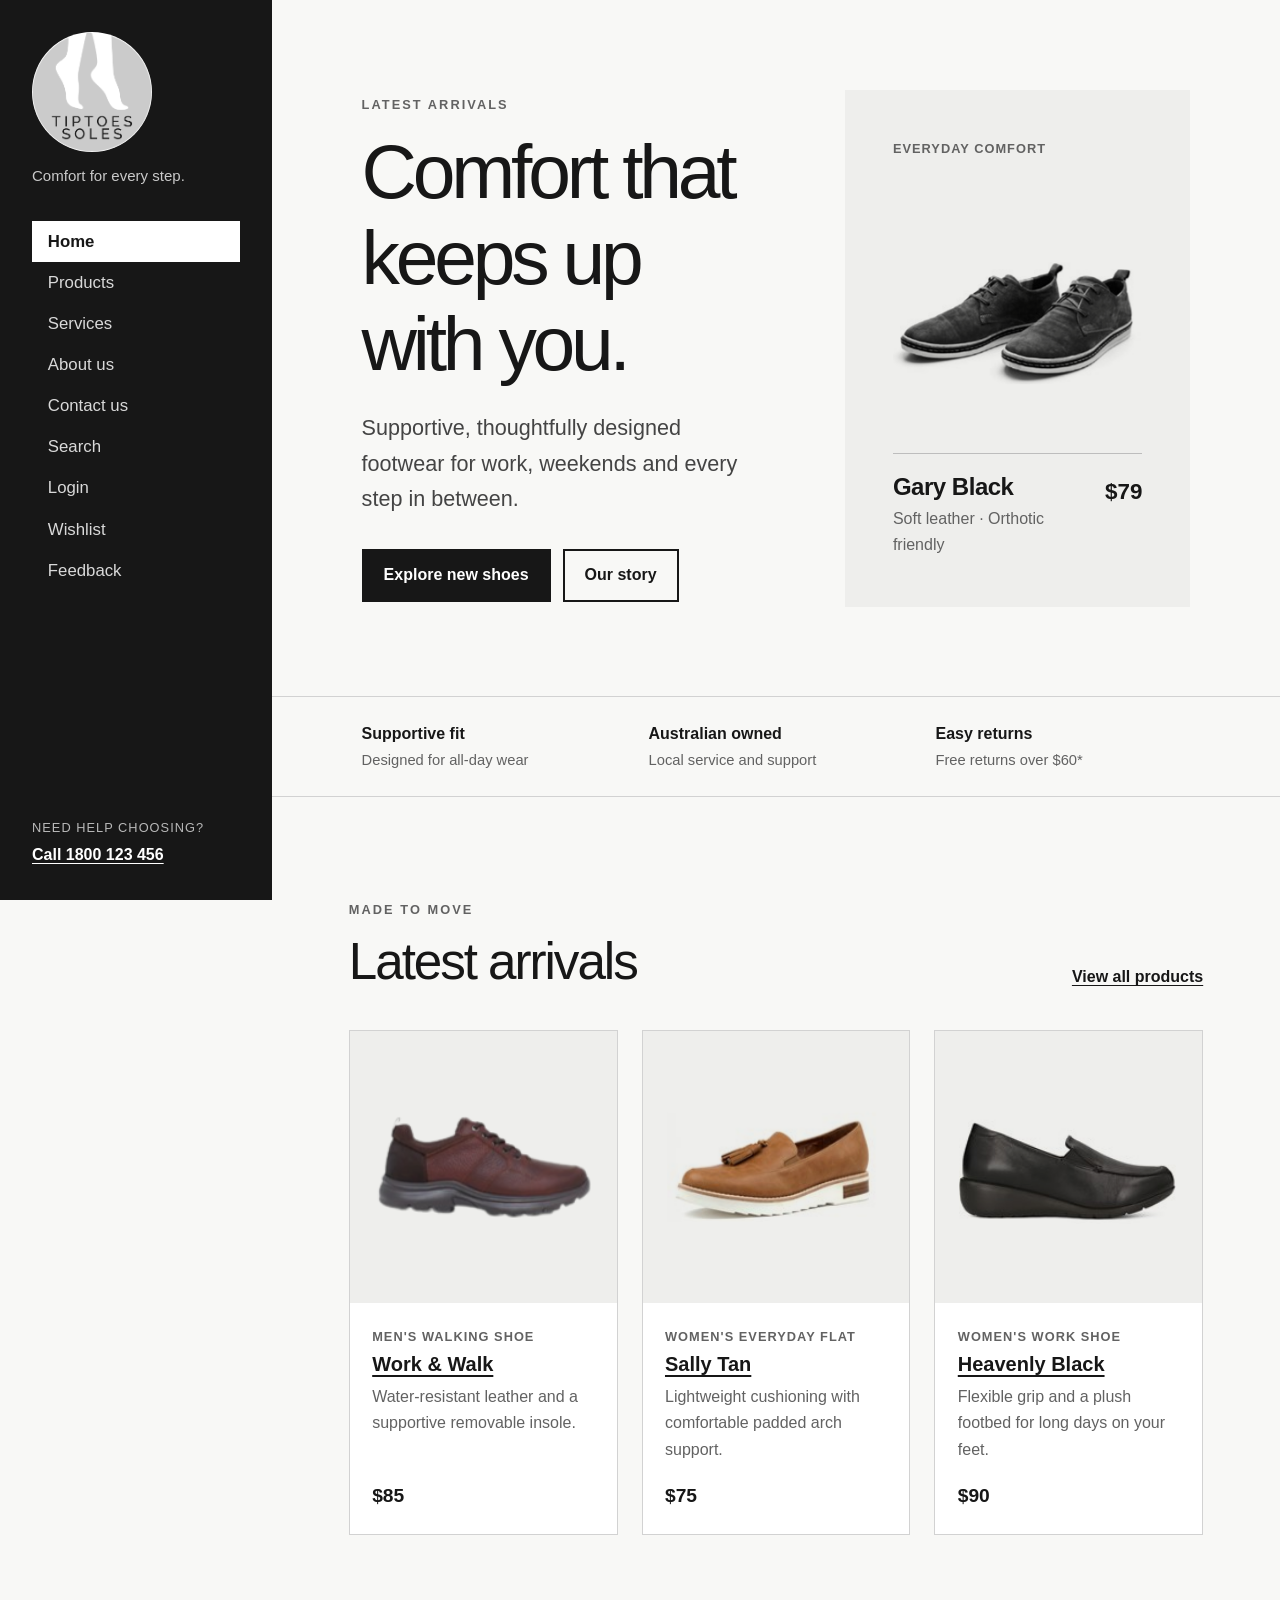
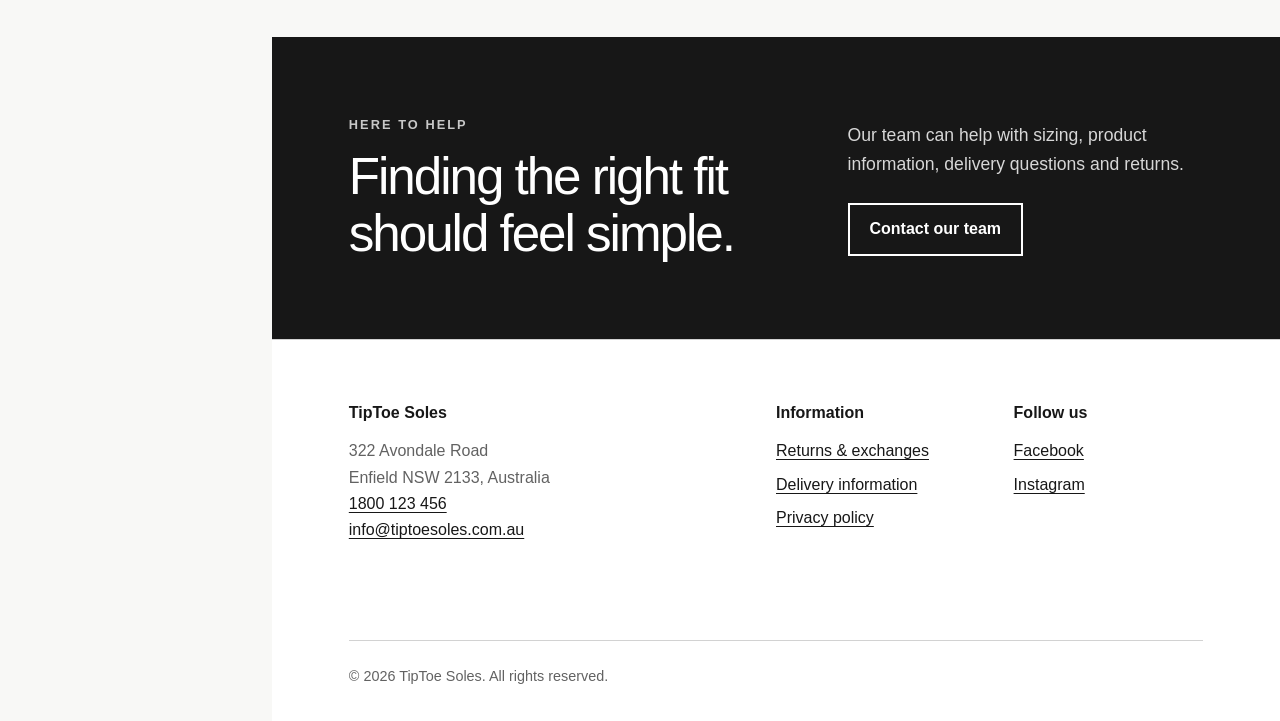
==== index.html @ 73b61283 "first commit" ====
<!doctype html>
<html lang="en-AU">
<head>
  <meta charset="utf-8">
  <meta name="viewport" content="width=device-width, initial-scale=1">
  <meta name="description" content="TipToe Soles provides comfortable, affordable footwear for everyday life.">
  <title>Comfortable Shoes for Everyday Life | TipToe Soles</title>
  <link rel="stylesheet" href="styles.css">
</head>
<body>
  <a class="skip-link" href="#main-content">Skip to main content</a>

  <div class="site-shell">
    <header class="site-header">
      <a class="brand" href="index.html" aria-label="TipToe Soles home">
        <img src="images/TipToe Soles_Logo_colour.png" alt="TipToe Soles">
      </a>
      <p class="brand-line">Comfort for every step.</p>

      <nav class="site-nav" aria-label="Main navigation">
        <ul>
          <li><a class="current-page" href="index.html" aria-current="page">Home</a></li>
          <li><a href="products.html">Products</a></li>
          <li><a href="#services">Services</a></li>
          <li><a href="about.html">About us</a></li>
          <li><a href="contact.html">Contact us</a></li>
          <li><a href="search.html">Search</a></li>
          <li><a href="login.html">Login</a></li>
          <li><a href="wishlist.html">Wishlist</a></li>
          <li><a href="feedback.html">Feedback</a></li>
        </ul>
      </nav>

      <p class="header-help">Need help choosing?</p>
      <a class="text-link light-link" href="tel:1800123456">Call 1800 123 456</a>
    </header>

    <div class="page-column">
      <main id="main-content">
        <section class="hero" aria-labelledby="home-heading">
          <div class="hero-copy">
            <p class="eyebrow">Latest arrivals</p>
            <h1 id="home-heading">Comfort that keeps up with you.</h1>
            <p class="hero-intro">Supportive, thoughtfully designed footwear for work, weekends and every step in between.</p>
            <div class="button-row">
              <a class="button button-primary" href="#latest-arrivals">Explore new shoes</a>
              <a class="button button-secondary" href="about.html">Our story</a>
            </div>
          </div>

          <div class="hero-product" aria-label="Featured Gary Black comfort shoe">
            <p class="product-label">Everyday comfort</p>
            <img src="images/Gary Black.jpg" alt="Pair of Gary Black leather comfort shoes">
            <div class="featured-details">
              <div>
                <h2>Gary Black</h2>
                <p>Soft leather · Orthotic friendly</p>
              </div>
              <p class="price">$79</p>
            </div>
          </div>
        </section>

        <section class="benefits" aria-label="Shopping benefits">
          <p><strong>Supportive fit</strong><span>Designed for all-day wear</span></p>
          <p><strong>Australian owned</strong><span>Local service and support</span></p>
          <p><strong>Easy returns</strong><span>Free returns over $60*</span></p>
        </section>

        <section class="section" id="latest-arrivals" aria-labelledby="arrivals-heading">
          <div class="section-heading">
            <div>
              <p class="eyebrow">Made to move</p>
              <h2 id="arrivals-heading">Latest arrivals</h2>
            </div>
            <a class="text-link" href="products.html">View all products</a>
          </div>

          <div class="product-grid">
            <article class="product-card">
              <a href="products.html" aria-label="View Work and Walk Chestnut shoe">
                <img src="images/Work and Walk Chesnut.png" alt="Work and Walk Chestnut leather walking shoe">
              </a>
              <div class="product-card-content">
                <p class="product-type">Men's walking shoe</p>
                <h3><a href="products.html">Work &amp; Walk</a></h3>
                <p>Water-resistant leather and a supportive removable insole.</p>
                <p class="card-price">$85</p>
              </div>
            </article>

            <article class="product-card">
              <a href="products.html" aria-label="View Sally Tan shoe">
                <img src="images/Sally Tan.jpg" alt="Sally Tan lightweight leather flat shoe">
              </a>
              <div class="product-card-content">
                <p class="product-type">Women's everyday flat</p>
                <h3><a href="products.html">Sally Tan</a></h3>
                <p>Lightweight cushioning with comfortable padded arch support.</p>
                <p class="card-price">$75</p>
              </div>
            </article>

            <article class="product-card">
              <a href="products.html" aria-label="View Heavenly Black shoe">
                <img src="images/Heavenly Black.jpg" alt="Heavenly Black leather work shoe">
              </a>
              <div class="product-card-content">
                <p class="product-type">Women's work shoe</p>
                <h3><a href="products.html">Heavenly Black</a></h3>
                <p>Flexible grip and a plush footbed for long days on your feet.</p>
                <p class="card-price">$90</p>
              </div>
            </article>
          </div>
        </section>

        <section class="service-panel" id="services" aria-labelledby="services-heading">
          <div>
            <p class="eyebrow">Here to help</p>
            <h2 id="services-heading">Finding the right fit should feel simple.</h2>
          </div>
          <div>
            <p>Our team can help with sizing, product information, delivery questions and returns.</p>
            <a class="button button-tertiary" href="contact.html">Contact our team</a>
          </div>
        </section>
      </main>

      <footer class="site-footer">
        <div>
          <h2>TipToe Soles</h2>
          <address>322 Avondale Road<br>Enfield NSW 2133, Australia</address>
          <p><a href="tel:1800123456">1800 123 456</a><br><a href="mailto:info@tiptoesoles.com.au">info@tiptoesoles.com.au</a></p>
        </div>
        <div>
          <h2>Information</h2>
          <ul>
            <li><a href="returns.html">Returns &amp; exchanges</a></li>
            <li><a href="delivery.html">Delivery information</a></li>
            <li><a href="privacy.html">Privacy policy</a></li>
          </ul>
        </div>
        <div>
          <h2>Follow us</h2>
          <ul>
            <li><a href="https://www.facebook.com/">Facebook</a></li>
            <li><a href="https://www.instagram.com/">Instagram</a></li>
          </ul>
        </div>
        <p class="copyright">&copy; 2026 TipToe Soles. All rights reserved.</p>
      </footer>
    </div>
  </div>
</body>
</html>
---- styles.css ----
:root {
  --ink: #171717;
  --charcoal: #252525;
  --mid-grey: #626262;
  --line: #d2d2d2;
  --mist: #eeeeec;
  --soft-white: #f8f8f6;
  --white: #ffffff;
  --content-width: 1180px;
}

* {
  box-sizing: border-box;
}

html {
  scroll-behavior: smooth;
}

body {
  margin: 0;
  background: var(--soft-white);
  color: var(--ink);
  font-family: Arial, Helvetica, sans-serif;
  font-size: 1rem;
  line-height: 1.65;
}

img {
  display: block;
  max-width: 100%;
}

a {
  color: var(--ink);
  text-decoration-thickness: 0.08em;
  text-underline-offset: 0.18em;
}

a:visited {
  color: #484848;
}

a:hover {
  color: #000000;
  text-decoration-thickness: 0.14em;
}

a:focus-visible,
button:focus-visible,
input:focus-visible,
select:focus-visible,
textarea:focus-visible {
  outline: 3px solid #000000;
  outline-offset: 4px;
}

h1,
h2,
h3,
p {
  margin-top: 0;
}

h1,
h2,
h3 {
  line-height: 1.12;
}

h1 {
  max-width: 13ch;
  margin-bottom: 1.5rem;
  font-size: clamp(2.8rem, 6vw, 6rem);
  font-weight: 500;
  letter-spacing: -0.055em;
}

h2 {
  margin-bottom: 1.25rem;
  font-size: clamp(2rem, 4vw, 3.6rem);
  font-weight: 500;
  letter-spacing: -0.04em;
}

h3 {
  font-size: 1.25rem;
}

address {
  font-style: normal;
}

.skip-link {
  position: fixed;
  z-index: 20;
  top: 0.75rem;
  left: 0.75rem;
  padding: 0.7rem 1rem;
  transform: translateY(-160%);
  background: var(--white);
  color: var(--ink);
  font-weight: 700;
}

.skip-link:focus {
  transform: translateY(0);
}

.site-shell {
  display: grid;
  grid-template-columns: 17rem minmax(0, 1fr);
  min-height: 100vh;
}

.site-header {
  position: sticky;
  top: 0;
  display: flex;
  height: 100vh;
  padding: 2rem;
  flex-direction: column;
  background: var(--ink);
  color: var(--white);
}

.brand {
  display: block;
  width: 7.5rem;
  margin-bottom: 0.75rem;
  background: var(--white);
  border-radius: 50%;
}

.brand img {
  width: 100%;
  height: auto;
  border-radius: 50%;
  filter: grayscale(1) contrast(1.1);
}

.brand-line {
  margin-bottom: 2rem;
  color: #c9c9c9;
  font-size: 0.94rem;
}

.site-nav ul,
.site-footer ul {
  margin: 0;
  padding: 0;
  list-style: none;
}

.site-nav a {
  display: block;
  padding: 0.42rem 0.8rem;
  border-left: 3px solid transparent;
  color: #d9d9d9;
  font-size: 1.05rem;
  text-decoration: none;
}

.site-nav a:visited {
  color: #d9d9d9;
}

.site-nav a:hover,
.site-nav a:focus-visible {
  border-left-color: #8f8f8f;
  background: #333333;
  color: var(--white);
}

.site-nav .current-page,
.site-nav .current-page:visited {
  border-left-color: var(--white);
  background: var(--white);
  color: var(--ink);
  font-weight: 700;
}

.header-help {
  margin-top: auto;
  margin-bottom: 0.2rem;
  color: #b8b8b8;
  font-size: 0.8rem;
  letter-spacing: 0.08em;
  text-transform: uppercase;
}

.light-link,
.light-link:visited {
  color: var(--white);
}

.page-column {
  min-width: 0;
}

.hero {
  display: grid;
  min-height: 75vh;
  padding: clamp(3rem, 7vw, 7rem);
  grid-template-columns: minmax(0, 1fr) minmax(20rem, 0.85fr);
  align-items: center;
  gap: clamp(2.5rem, 6vw, 6rem);
}

.eyebrow {
  margin-bottom: 0.8rem;
  color: var(--mid-grey);
  font-size: 0.8rem;
  font-weight: 700;
  letter-spacing: 0.16em;
  text-transform: uppercase;
}

.hero-intro,
.page-hero > p:last-child {
  max-width: 36rem;
  margin-bottom: 2rem;
  color: #444444;
  font-size: clamp(1.12rem, 2vw, 1.35rem);
}

.button-row {
  display: flex;
  flex-wrap: wrap;
  gap: 0.75rem;
}

.button {
  display: inline-block;
  min-height: 3rem;
  padding: 0.72rem 1.25rem;
  border: 2px solid var(--ink);
  font: inherit;
  font-weight: 700;
  text-decoration: none;
  cursor: pointer;
}

.button:visited {
  color: inherit;
}

.button-primary {
  background: var(--ink);
  color: var(--white);
}

.button-primary:visited,
.button-primary:hover {
  color: var(--white);
}

.button-primary:hover {
  background: #3a3a3a;
}

.button-secondary {
  background: transparent;
  color: var(--ink);
}

.button-secondary:hover {
  background: var(--mist);
}

.button-tertiary {
  background: transparent;
  color: var(--white);
  border: 2px solid var(--white);
}

.button-tertiary:visited {
  color: var(--white);
}

.button-tertiary:hover {
  background: var(--mist);
  color: var(--ink);
}

.button-light {
  border-color: var(--white);
  background: var(--white);
  color: var(--ink);
}

.button-light:visited,
.button-light:hover {
  color: var(--ink);
}

.button-light:hover {
  background: #dfdfdf;
}

.hero-product {
  padding: clamp(1.5rem, 4vw, 3rem);
  background: var(--mist);
}

.hero-product > img {
  width: 100%;
  min-height: 18rem;
  object-fit: contain;
  mix-blend-mode: multiply;
}

.product-label,
.product-type {
  margin-bottom: 0.4rem;
  color: var(--mid-grey);
  font-size: 0.8rem;
  font-weight: 700;
  letter-spacing: 0.08em;
  text-transform: uppercase;
}

.featured-details {
  display: flex;
  padding-top: 1.25rem;
  border-top: 1px solid #bdbdbd;
  justify-content: space-between;
  gap: 1.5rem;
}

.featured-details h2 {
  margin-bottom: 0.3rem;
  font-size: 1.5rem;
  font-weight: 700;
  letter-spacing: -0.02em;
}

.featured-details p {
  margin-bottom: 0;
  color: var(--mid-grey);
}

.featured-details .price {
  color: var(--ink);
  font-size: 1.4rem;
  font-weight: 700;
}

.benefits {
  display: grid;
  padding: 1.5rem clamp(3rem, 7vw, 7rem);
  border-top: 1px solid var(--line);
  border-bottom: 1px solid var(--line);
  grid-template-columns: repeat(3, 1fr);
  gap: 2rem;
}

.benefits p {
  margin-bottom: 0;
}

.benefits strong,
.benefits span {
  display: block;
}

.benefits span {
  color: var(--mid-grey);
  font-size: 0.92rem;
}

.section {
  max-width: var(--content-width);
  margin-inline: auto;
  padding: clamp(4rem, 8vw, 8rem) clamp(2rem, 6vw, 5rem);
}

.section-heading {
  display: flex;
  margin-bottom: 2.5rem;
  align-items: end;
  justify-content: space-between;
  gap: 2rem;
}

.section-heading h2 {
  margin-bottom: 0;
}

.text-link {
  font-weight: 700;
}

.product-grid {
  display: grid;
  grid-template-columns: repeat(3, 1fr);
  gap: 1.5rem;
}

.product-card {
  border: 1px solid var(--line);
  background: var(--white);
}

.product-card > a {
  display: block;
  padding: 1.5rem;
  background: var(--mist);
}

.product-card img {
  width: 100%;
  height: 14rem;
  object-fit: contain;
  mix-blend-mode: multiply;
  transition: transform 180ms ease;
}

.product-card > a:hover img {
  transform: scale(1.03);
}

.product-card-content {
  padding: 1.4rem;
}

.product-card h3 {
  margin-bottom: 0.5rem;
}

.product-card-content > p:not(.product-type):not(.card-price) {
  min-height: 5rem;
  color: var(--mid-grey);
}

.card-price {
  margin-bottom: 0;
  font-size: 1.2rem;
  font-weight: 700;
}

.service-panel,
.contact-band {
  display: grid;
  padding: clamp(3rem, 6vw, 6rem);
  background: var(--ink);
  color: var(--white);
  grid-template-columns: 1.1fr 0.9fr;
  align-items: center;
  gap: 4rem;
}

.service-panel .eyebrow,
.contact-band .eyebrow {
  color: #c8c8c8;
}

.service-panel h2,
.contact-band h2 {
  margin-bottom: 0;
}

.service-panel > div:last-child p {
  margin-bottom: 1.5rem;
  color: #d7d7d7;
  font-size: 1.1rem;
}

.site-footer {
  display: grid;
  padding: 4rem clamp(2rem, 6vw, 5rem) 2rem;
  border-top: 1px solid var(--line);
  background: var(--white);
  grid-template-columns: 2fr 1fr 1fr;
  gap: 3rem;
}

.site-footer h2 {
  margin-bottom: 1rem;
  font-size: 1rem;
  font-weight: 700;
  letter-spacing: 0;
}

.site-footer p,
.site-footer address {
  color: var(--mid-grey);
}

.site-footer li {
  margin-bottom: 0.45rem;
}

.copyright {
  margin-top: 2rem;
  margin-bottom: 0;
  padding-top: 1.5rem;
  border-top: 1px solid var(--line);
  grid-column: 1 / -1;
  font-size: 0.9rem;
}

.page-hero {
  padding: clamp(5rem, 11vw, 10rem) clamp(2rem, 8vw, 8rem);
  border-bottom: 1px solid var(--line);
  background: var(--mist);
}

.page-hero h1 {
  max-width: 14ch;
}

.story-grid {
  display: grid;
  grid-template-columns: 0.8fr 1.2fr;
  gap: clamp(3rem, 8vw, 7rem);
}

.prose {
  max-width: 42rem;
  color: #3f3f3f;
  font-size: 1.12rem;
}

.values-section {
  max-width: none;
  background: var(--white);
}

.values-section > .eyebrow,
.values-section > h2,
.values-grid {
  max-width: calc(var(--content-width) - 10rem);
  margin-inline: auto;
}

.values-grid {
  display: grid;
  margin-top: 3rem;
  grid-template-columns: repeat(3, 1fr);
  gap: 1px;
  background: var(--line);
}

.values-grid article {
  padding: 2rem;
  background: var(--white);
}

.values-grid .number {
  margin-bottom: 3rem;
  color: var(--mid-grey);
  font-size: 0.8rem;
  font-weight: 700;
}

.values-grid article p:last-child {
  margin-bottom: 0;
  color: var(--mid-grey);
}

.about-feature {
  display: grid;
  max-width: var(--content-width);
  margin-inline: auto;
  padding: clamp(4rem, 8vw, 8rem) clamp(2rem, 6vw, 5rem);
  grid-template-columns: 1fr 0.9fr;
  align-items: center;
  gap: clamp(3rem, 7vw, 7rem);
}

.about-image-grid {
  display: grid;
  grid-template-columns: 1fr 1fr;
  gap: 1rem;
}

.about-image-grid img {
  width: 100%;
  height: 22rem;
  padding: 1.5rem;
  background: var(--mist);
  object-fit: contain;
  mix-blend-mode: multiply;
}

.about-image-grid img:last-child {
  margin-top: 3rem;
}

.about-feature > div:last-child > p:not(.eyebrow) {
  margin-bottom: 2rem;
  color: var(--mid-grey);
  font-size: 1.1rem;
}

.contact-band {
  grid-template-columns: 1.2fr 1fr auto;
}

.contact-band address {
  color: #d7d7d7;
}

.contact-hero {
  background: var(--ink);
  color: var(--white);
}

.contact-hero .eyebrow,
.contact-hero > p:last-child {
  color: #c8c8c8;
}

.contact-layout {
  display: grid;
  grid-template-columns: 0.8fr 1.2fr;
  gap: clamp(3rem, 8vw, 7rem);
}

.contact-details > p:not(.eyebrow) {
  color: var(--mid-grey);
}

.contact-details dl {
  margin: 2.5rem 0;
}

.contact-details dl div {
  padding: 1.1rem 0;
  border-top: 1px solid var(--line);
}

.contact-details dl div:last-child {
  border-bottom: 1px solid var(--line);
}

.contact-details dt {
  color: var(--mid-grey);
  font-size: 0.8rem;
  font-weight: 700;
  letter-spacing: 0.08em;
  text-transform: uppercase;
}

.contact-details dd {
  margin-left: 0;
  font-size: 1.05rem;
}

.policy-help {
  padding: 1.5rem;
  background: var(--mist);
}

.policy-help p {
  color: var(--mid-grey);
}

.contact-form fieldset {
  margin: 0;
  padding: 2rem;
  border: 1px solid var(--line);
  background: var(--white);
}

.contact-form legend {
  padding: 0 0.5rem;
  font-size: 1.5rem;
  font-weight: 700;
}

.form-note {
  color: var(--mid-grey);
  font-size: 0.9rem;
}

.form-row {
  display: grid;
  grid-template-columns: 1fr 1fr;
  gap: 1rem;
}

.contact-form label {
  display: block;
  margin-top: 1rem;
  margin-bottom: 0.35rem;
  font-weight: 700;
}

.contact-form input,
.contact-form select,
.contact-form textarea {
  width: 100%;
  min-height: 3rem;
  padding: 0.65rem 0.75rem;
  border: 1px solid #777777;
  border-radius: 0;
  background: var(--white);
  color: var(--ink);
  font: inherit;
}

.contact-form textarea {
  resize: vertical;
}

.contact-form .button {
  margin-top: 1.5rem;
}

/* Shared navigation controls */

.header-top {
  display: block;
}

.menu-toggle {
  display: none;
}

.nav-count {
  display: inline-grid;
  min-width: 1.45rem;
  min-height: 1.45rem;
  margin-left: 0.25rem;
  padding-inline: 0.35rem;
  border: 1px solid #676767;
  border-radius: 999px;
  place-items: center;
  font-size: 0.72rem;
  line-height: 1;
}

.current-page .nav-count {
  border-color: #a9a9a9;
}

.sr-only {
  position: absolute;
  width: 1px;
  height: 1px;
  padding: 0;
  margin: -1px;
  overflow: hidden;
  clip: rect(0, 0, 0, 0);
  white-space: nowrap;
  border: 0;
}

/* Product catalogue and search */

.catalogue-toolbar,
.search-panel {
  display: grid;
  margin-bottom: 2rem;
  padding: 1.5rem;
  border: 1px solid var(--line);
  background: var(--mist);
  grid-template-columns: minmax(15rem, 1fr) minmax(11rem, 0.45fr) auto;
  align-items: end;
  gap: 1rem;
}

.field-group label {
  display: block;
  margin-bottom: 0.4rem;
  font-size: 0.9rem;
  font-weight: 700;
}

.field-group input,
.field-group select {
  width: 100%;
  min-height: 3.15rem;
  padding: 0.65rem 0.8rem;
  border: 1px solid #707070;
  border-radius: 0;
  background: var(--white);
  color: var(--ink);
  font: inherit;
}

.results-count {
  min-width: 5.5rem;
  margin-bottom: 0.72rem;
  color: var(--mid-grey);
  font-size: 0.9rem;
  font-weight: 700;
  text-align: right;
}

.catalogue-grid,
.wishlist-grid {
  display: grid;
  grid-template-columns: repeat(2, minmax(0, 1fr));
  gap: 1.5rem;
}

.catalogue-card {
  display: flex;
  min-width: 0;
  border: 1px solid var(--line);
  background: var(--white);
  flex-direction: column;
  scroll-margin-top: 2rem;
}

.catalogue-card:target {
  outline: 3px solid var(--ink);
  outline-offset: 4px;
}

.product-image-link {
  display: block;
  padding: 1.75rem;
  background: var(--mist);
}

.product-image-link img {
  width: 100%;
  height: 17rem;
  object-fit: contain;
  mix-blend-mode: multiply;
  transition: transform 180ms ease;
}

.product-image-link:hover img {
  transform: scale(1.025);
}

.catalogue-card-content {
  display: flex;
  height: 100%;
  padding: 1.6rem;
  flex-direction: column;
}

.catalogue-card-content h2 {
  margin-bottom: 0.65rem;
  font-size: 1.75rem;
  font-weight: 700;
  letter-spacing: -0.025em;
}

.catalogue-card-content > p:not(.product-type):not(.card-price) {
  color: var(--mid-grey);
}

.size-list {
  margin: auto 0 1.25rem;
  padding: 1rem 0 0;
  border-top: 1px solid var(--line);
  color: var(--mid-grey);
  list-style: none;
  font-size: 0.9rem;
}

.size-list li + li {
  margin-top: 0.2rem;
}

.product-card-actions {
  margin-top: 1rem;
}

.wishlist-button,
.text-button,
.password-toggle {
  border: 0;
  background: none;
  color: var(--ink);
  font: inherit;
  font-weight: 700;
  text-decoration: underline;
  text-decoration-thickness: 0.08em;
  text-underline-offset: 0.2em;
  cursor: pointer;
}

.wishlist-button {
  width: 100%;
  min-height: 3rem;
  padding: 0.65rem 1rem;
  border: 2px solid var(--ink);
  text-decoration: none;
}

.wishlist-button:hover {
  background: var(--mist);
}

.wishlist-button.is-selected {
  background: var(--ink);
  color: var(--white);
}

.wishlist-button.is-selected:hover {
  background: #3a3a3a;
}

.text-button {
  margin-top: 0.9rem;
  padding: 0;
  text-align: left;
}

/* Services */

.service-grid {
  display: grid;
  margin-top: 3rem;
  border-top: 1px solid var(--line);
  border-left: 1px solid var(--line);
  grid-template-columns: repeat(2, minmax(0, 1fr));
}

.service-card {
  min-height: 19rem;
  padding: 2rem;
  border-right: 1px solid var(--line);
  border-bottom: 1px solid var(--line);
  background: var(--white);
}

.service-card .number {
  margin-bottom: 3.5rem;
  color: var(--mid-grey);
  font-size: 0.8rem;
  font-weight: 700;
}

.service-card p:last-child {
  margin-bottom: 0;
  color: var(--mid-grey);
}

.contact-band > p {
  margin-bottom: 0;
  color: #d7d7d7;
  font-size: 1.05rem;
}

/* Login and shared forms */

.auth-layout {
  display: grid;
  min-height: 72vh;
  padding: clamp(4rem, 8vw, 8rem) clamp(2rem, 8vw, 8rem);
  background: var(--mist);
  grid-template-columns: 0.85fr 1.15fr;
  align-items: center;
  gap: clamp(3rem, 8vw, 7rem);
}

.auth-copy > p:not(.eyebrow) {
  max-width: 34rem;
  color: var(--mid-grey);
  font-size: 1.08rem;
}

.standard-form {
  width: 100%;
  max-width: 46rem;
  margin-inline: auto;
}

.standard-form fieldset {
  margin: 0;
  padding: clamp(1.4rem, 4vw, 2.25rem);
  border: 1px solid var(--line);
  background: var(--white);
}

.standard-form legend {
  padding: 0 0.5rem;
  font-size: 1.5rem;
  font-weight: 700;
}

.standard-form label {
  display: block;
  margin-top: 1rem;
  margin-bottom: 0.35rem;
  font-weight: 700;
}

.standard-form input:not([type="checkbox"]),
.standard-form select,
.standard-form textarea {
  width: 100%;
  min-height: 3rem;
  padding: 0.65rem 0.75rem;
  border: 1px solid #777777;
  border-radius: 0;
  background: var(--white);
  color: var(--ink);
  font: inherit;
}

.standard-form textarea {
  resize: vertical;
}

.standard-form .button {
  margin-top: 1.5rem;
}

.password-field {
  position: relative;
}

.password-toggle {
  display: block;
  margin-top: 0.5rem;
  padding: 0;
  font-size: 0.9rem;
}

.checkbox-row {
  display: flex;
  margin-top: 1.25rem;
  align-items: flex-start;
  gap: 0.65rem;
}

.checkbox-row input {
  width: 1.15rem;
  height: 1.15rem;
  margin-top: 0.25rem;
  flex: 0 0 auto;
}

.checkbox-row label {
  margin: 0;
  font-weight: 400;
}

.form-status {
  margin-top: 1.25rem;
  margin-bottom: 0;
  padding: 1rem;
  border-left: 4px solid var(--ink);
  background: var(--mist);
}

/* Customer policies */

.policy-layout {
  display: grid;
  width: min(100%, 68rem);
  margin-inline: auto;
  padding: clamp(4rem, 8vw, 7rem) clamp(2rem, 6vw, 5rem);
  grid-template-columns: 15rem minmax(0, 1fr);
  align-items: start;
  gap: clamp(3rem, 7vw, 6rem);
}

.policy-nav {
  position: sticky;
  top: 2rem;
  padding: 1.4rem;
  border: 1px solid var(--line);
  background: var(--white);
}

.policy-nav h2 {
  margin-bottom: 1rem;
  font-size: 1rem;
  font-weight: 700;
  letter-spacing: 0;
}

.policy-nav ul {
  margin: 0;
  padding: 0;
  list-style: none;
}

.policy-nav li + li {
  margin-top: 0.5rem;
}

.policy-nav a {
  display: block;
  padding: 0.55rem 0.7rem;
  border-left: 3px solid transparent;
  color: var(--mid-grey);
  text-decoration: none;
}

.policy-nav a:hover,
.policy-nav a[aria-current="page"] {
  border-left-color: var(--ink);
  background: var(--mist);
  color: var(--ink);
}

.policy-nav a[aria-current="page"] {
  font-weight: 700;
}

.policy-copy {
  color: #3f3f3f;
  font-size: 1.07rem;
}

.policy-copy h2 {
  margin-top: 3rem;
  margin-bottom: 1rem;
  padding-top: 2rem;
  border-top: 1px solid var(--line);
  color: var(--ink);
  font-size: 1.75rem;
  font-weight: 700;
  letter-spacing: -0.025em;
}

.policy-copy h2:first-child {
  margin-top: 0;
  padding-top: 0;
  border-top: 0;
}

.policy-copy li + li {
  margin-top: 0.55rem;
}

.policy-note {
  margin: 2rem 0;
  padding: 1.25rem 1.5rem;
  border-left: 4px solid var(--ink);
  background: var(--mist);
}

/* Wishlist */

.empty-state {
  max-width: 42rem;
  margin-inline: auto;
  padding: clamp(2rem, 7vw, 5rem);
  border: 1px solid var(--line);
  background: var(--white);
  text-align: center;
}

.empty-state h2 {
  font-size: clamp(2rem, 5vw, 3.2rem);
}

.empty-state p {
  margin-bottom: 1.75rem;
  color: var(--mid-grey);
}

@media (max-width: 980px) {
  .site-shell {
    display: block;
  }

  .site-header {
    position: sticky;
    z-index: 10;
    display: block;
    height: auto;
    padding: 0.8rem 1rem;
    border-bottom: 1px solid #3d3d3d;
    box-shadow: 0 0.35rem 1.25rem rgb(0 0 0 / 18%);
  }

  .header-top {
    display: grid;
    grid-template-columns: auto 1fr auto;
    align-items: center;
    gap: 0.85rem;
  }

  .brand {
    width: 3.7rem;
    margin-bottom: 0;
  }

  .brand-line {
    margin-bottom: 0;
  }

  .js .menu-toggle {
    position: relative;
    display: grid;
    width: 3rem;
    height: 3rem;
    padding: 0;
    border: 1px solid #6e6e6e;
    background: transparent;
    color: var(--white);
    place-items: center;
    cursor: pointer;
  }

  .menu-icon,
  .menu-icon::before,
  .menu-icon::after {
    display: block;
    width: 1.35rem;
    height: 2px;
    background: currentColor;
    transition: transform 180ms ease, opacity 180ms ease;
  }

  .menu-icon {
    position: relative;
  }

  .menu-icon::before,
  .menu-icon::after {
    position: absolute;
    left: 0;
    content: "";
  }

  .menu-icon::before {
    transform: translateY(-0.42rem);
  }

  .menu-icon::after {
    transform: translateY(0.42rem);
  }

  .menu-open .menu-icon {
    background: transparent;
  }

  .menu-open .menu-icon::before {
    transform: rotate(45deg);
  }

  .menu-open .menu-icon::after {
    transform: rotate(-45deg);
  }

  .site-nav {
    margin-top: 0.75rem;
  }

  .site-nav ul {
    display: grid;
    grid-template-columns: repeat(2, minmax(0, 1fr));
    gap: 0.25rem;
  }

  .js .site-nav {
    max-height: 0;
    margin-top: 0;
    overflow: hidden;
    opacity: 0;
    visibility: hidden;
    transition: max-height 220ms ease, margin 220ms ease, opacity 160ms ease;
  }

  .js .menu-open .site-nav {
    max-height: calc(100vh - 5.5rem);
    margin-top: 0.75rem;
    overflow-y: auto;
    opacity: 1;
    visibility: visible;
  }

  .site-nav a {
    padding: 0.65rem 0.8rem;
  }

  .header-help,
  .site-header > .light-link {
    display: none;
  }

  .hero {
    min-height: auto;
    grid-template-columns: 1fr;
  }

  .hero-product {
    max-width: 38rem;
  }

  .product-grid,
  .values-grid {
    grid-template-columns: 1fr 1fr;
  }

  .product-grid article:last-child,
  .values-grid article:last-child {
    grid-column: 1 / -1;
  }

  .contact-band {
    grid-template-columns: 1fr 1fr;
  }

  .contact-band .button {
    justify-self: start;
  }

  .catalogue-toolbar,
  .search-panel {
    grid-template-columns: 1fr 0.55fr;
  }

  .results-count {
    grid-column: 1 / -1;
    margin-bottom: 0;
    text-align: left;
  }

  .auth-layout {
    grid-template-columns: 1fr;
  }

  .auth-copy {
    max-width: 42rem;
  }

  .policy-layout {
    grid-template-columns: 1fr;
  }

  .policy-nav {
    position: static;
  }

  .policy-nav ul {
    display: flex;
    flex-wrap: wrap;
    gap: 0.5rem;
  }

  .policy-nav li + li {
    margin-top: 0;
  }
}

@media (max-width: 700px) {
  h1 {
    font-size: clamp(2.7rem, 14vw, 4.2rem);
  }

  .site-header {
    padding: 0.65rem 0.8rem;
  }

  .brand {
    width: 3.25rem;
  }

  .brand-line {
    font-size: 0.84rem;
  }

  .site-nav ul {
    grid-template-columns: 1fr;
  }

  .site-nav a {
    padding: 0.55rem 0.7rem;
    font-size: 0.95rem;
  }

  .hero,
  .page-hero {
    padding: 3.5rem 1.25rem;
  }

  .hero-product > img {
    min-height: 12rem;
  }

  .benefits,
  .product-grid,
  .values-grid,
  .story-grid,
  .about-feature,
  .contact-band,
  .contact-layout,
  .site-footer,
  .form-row,
  .catalogue-grid,
  .wishlist-grid,
  .service-grid,
  .catalogue-toolbar,
  .search-panel {
    grid-template-columns: 1fr;
  }

  .benefits {
    padding: 1.5rem 1.25rem;
    gap: 1rem;
  }

  .section,
  .about-feature {
    padding: 4rem 1.25rem;
  }

  .section-heading {
    display: block;
  }

  .section-heading .text-link {
    display: inline-block;
    margin-top: 1rem;
  }

  .product-grid article:last-child,
  .values-grid article:last-child {
    grid-column: auto;
  }

  .product-card-content > p:not(.product-type):not(.card-price) {
    min-height: 0;
  }

  .service-panel,
  .contact-band {
    padding: 3.5rem 1.25rem;
    gap: 2rem;
  }

  .about-image-grid img {
    height: 13rem;
    padding: 0.75rem;
  }

  .about-image-grid img:last-child {
    margin-top: 1.5rem;
  }

  .contact-form fieldset {
    padding: 1.25rem;
  }

  .site-footer {
    padding: 3rem 1.25rem 1.5rem;
  }

  .button-row .button {
    width: 100%;
    text-align: center;
  }

  .catalogue-toolbar,
  .search-panel {
    padding: 1.1rem;
  }

  .product-image-link img {
    height: 14rem;
  }

  .service-card {
    min-height: 0;
  }

  .service-card .number {
    margin-bottom: 2rem;
  }

  .auth-layout {
    min-height: 0;
    padding: 4rem 1.25rem;
  }

  .policy-layout {
    padding: 4rem 1.25rem;
    gap: 2rem;
  }

  .policy-nav ul {
    display: block;
  }

  .policy-nav li + li {
    margin-top: 0.35rem;
  }

  .empty-state {
    padding: 2.5rem 1.25rem;
  }
}

@media (prefers-reduced-motion: reduce) {
  html {
    scroll-behavior: auto;
  }

  .product-card img {
    transition: none;
  }

  .menu-icon,
  .menu-icon::before,
  .menu-icon::after,
  .js .site-nav,
  .product-image-link img {
    transition: none;
  }
}
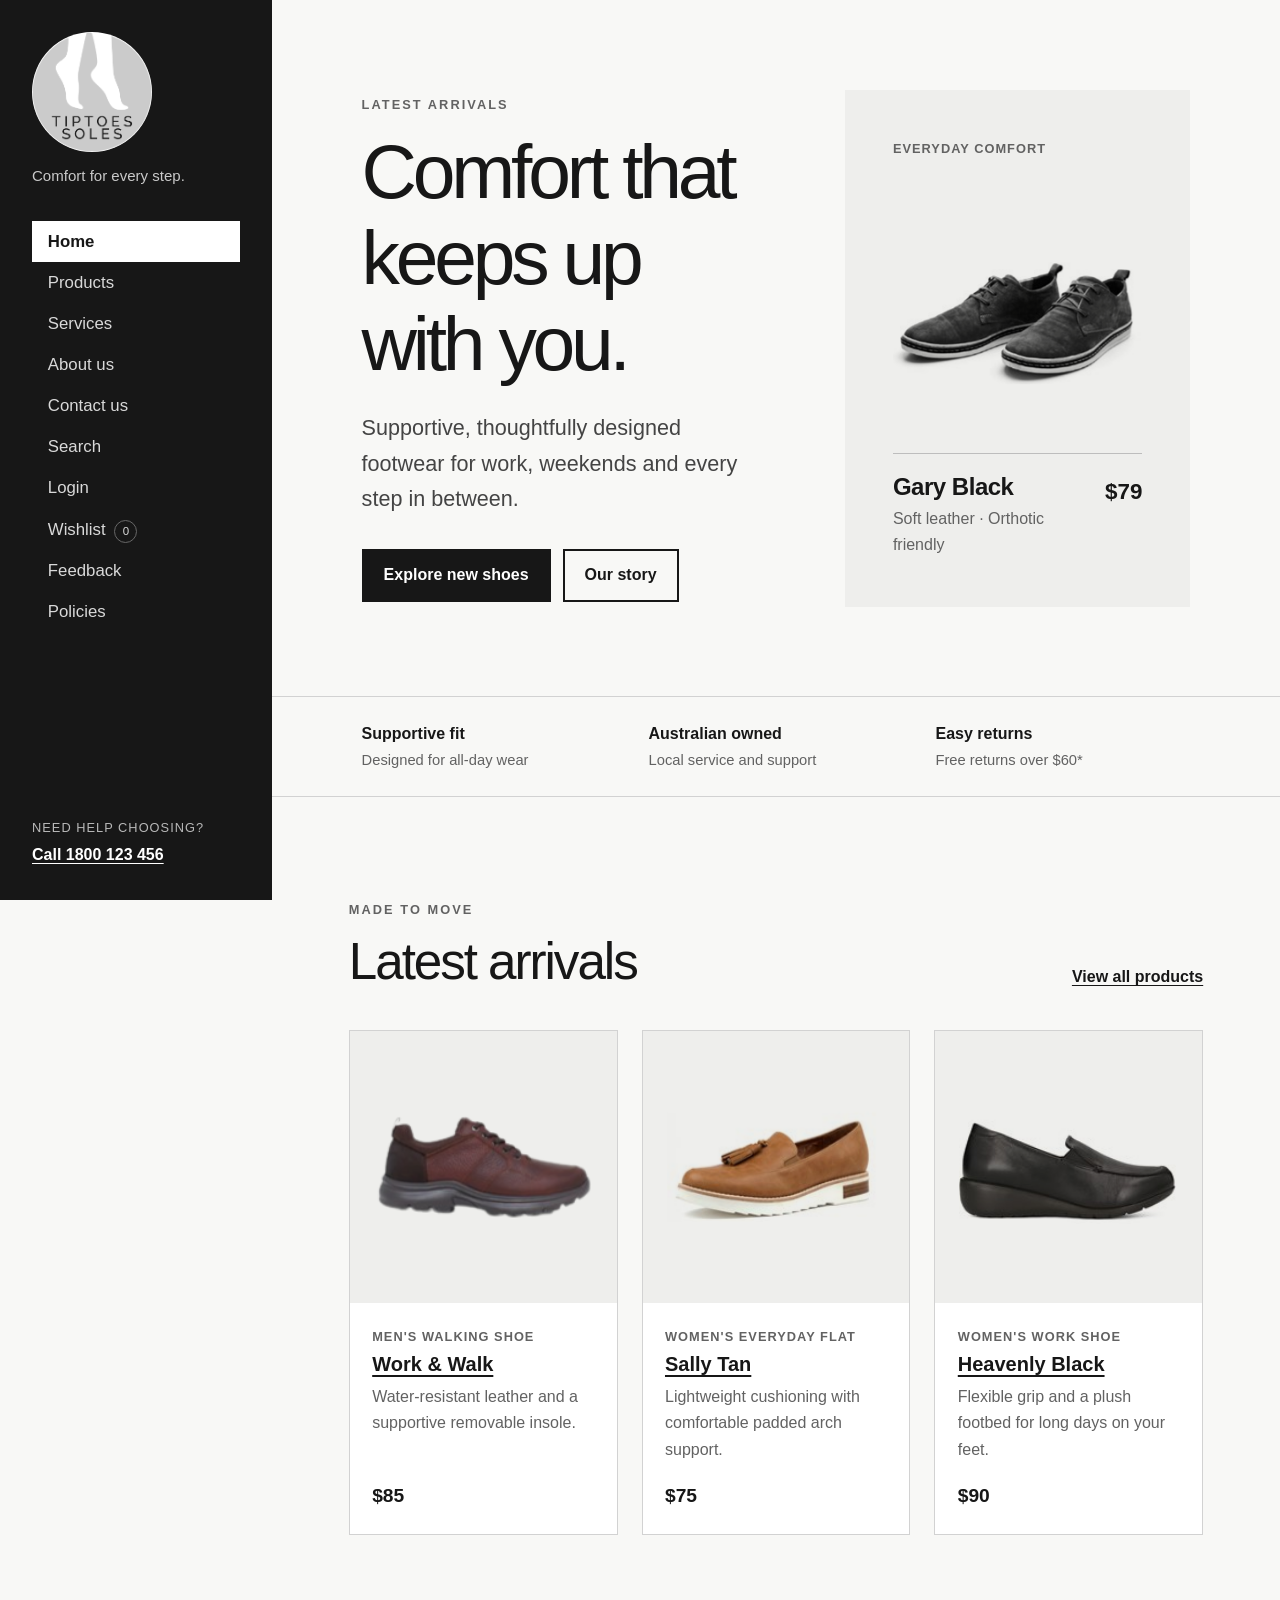
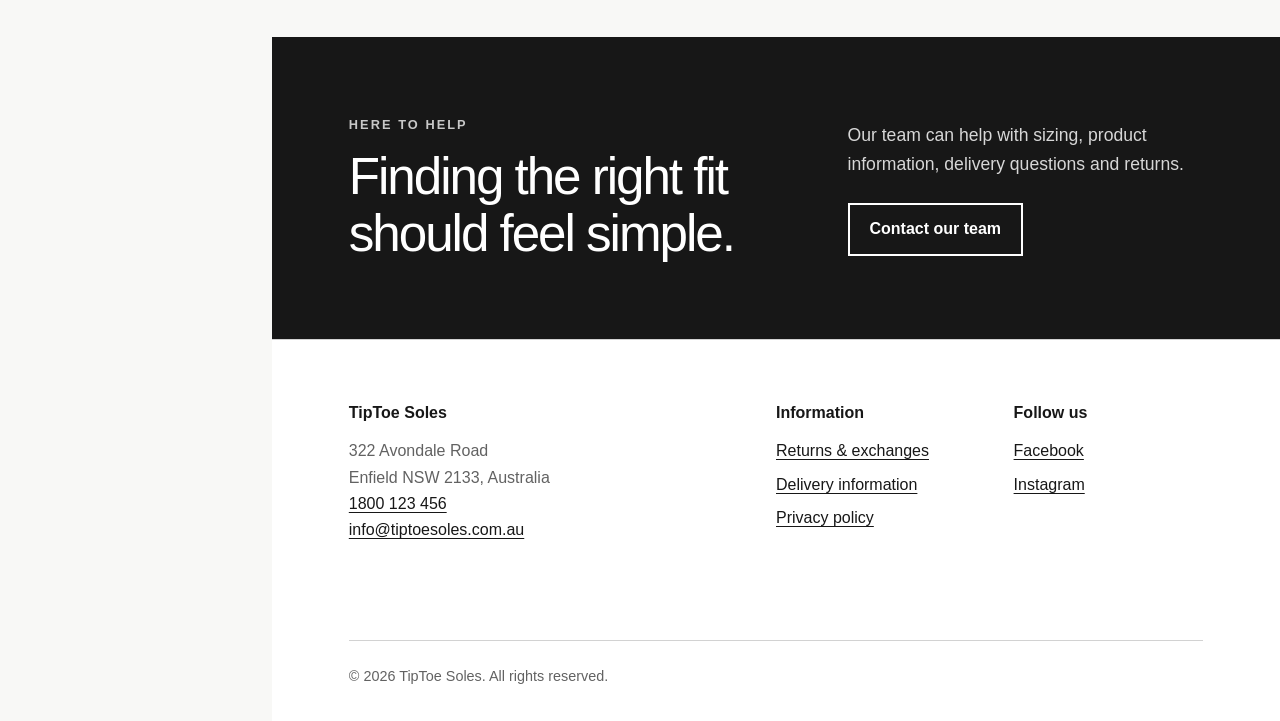
==== commit e2eb4938: "wishlist fix" ====
--- a/index.html
+++ b/index.html
@@ -6,28 +6,35 @@
   <meta name="description" content="TipToe Soles provides comfortable, affordable footwear for everyday life.">
   <title>Comfortable Shoes for Everyday Life | TipToe Soles</title>
   <link rel="stylesheet" href="styles.css">
+  <script src="site.js" defer></script>
 </head>
 <body>
   <a class="skip-link" href="#main-content">Skip to main content</a>
 
   <div class="site-shell">
     <header class="site-header">
-      <a class="brand" href="index.html" aria-label="TipToe Soles home">
-        <img src="images/TipToe Soles_Logo_colour.png" alt="TipToe Soles">
-      </a>
-      <p class="brand-line">Comfort for every step.</p>
+      <div class="header-top">
+        <a class="brand" href="index.html" aria-label="TipToe Soles home">
+          <img src="images/TipToe Soles_Logo_colour.png" alt="TipToe Soles">
+        </a>
+        <p class="brand-line">Comfort for every step.</p>
+        <button class="menu-toggle" type="button" aria-expanded="false" aria-controls="primary-menu" aria-label="Open menu">
+          <span class="menu-icon" aria-hidden="true"></span>
+        </button>
+      </div>
 
-      <nav class="site-nav" aria-label="Main navigation">
+      <nav class="site-nav" id="primary-menu" aria-label="Main navigation">
         <ul>
           <li><a class="current-page" href="index.html" aria-current="page">Home</a></li>
           <li><a href="products.html">Products</a></li>
-          <li><a href="#services">Services</a></li>
+          <li><a href="services.html">Services</a></li>
           <li><a href="about.html">About us</a></li>
           <li><a href="contact.html">Contact us</a></li>
           <li><a href="search.html">Search</a></li>
           <li><a href="login.html">Login</a></li>
-          <li><a href="wishlist.html">Wishlist</a></li>
+          <li><a href="wishlist.html">Wishlist <span class="nav-count" data-wishlist-count>0</span></a></li>
           <li><a href="feedback.html">Feedback</a></li>
+          <li><a href="returns.html">Policies</a></li>
         </ul>
       </nav>
 
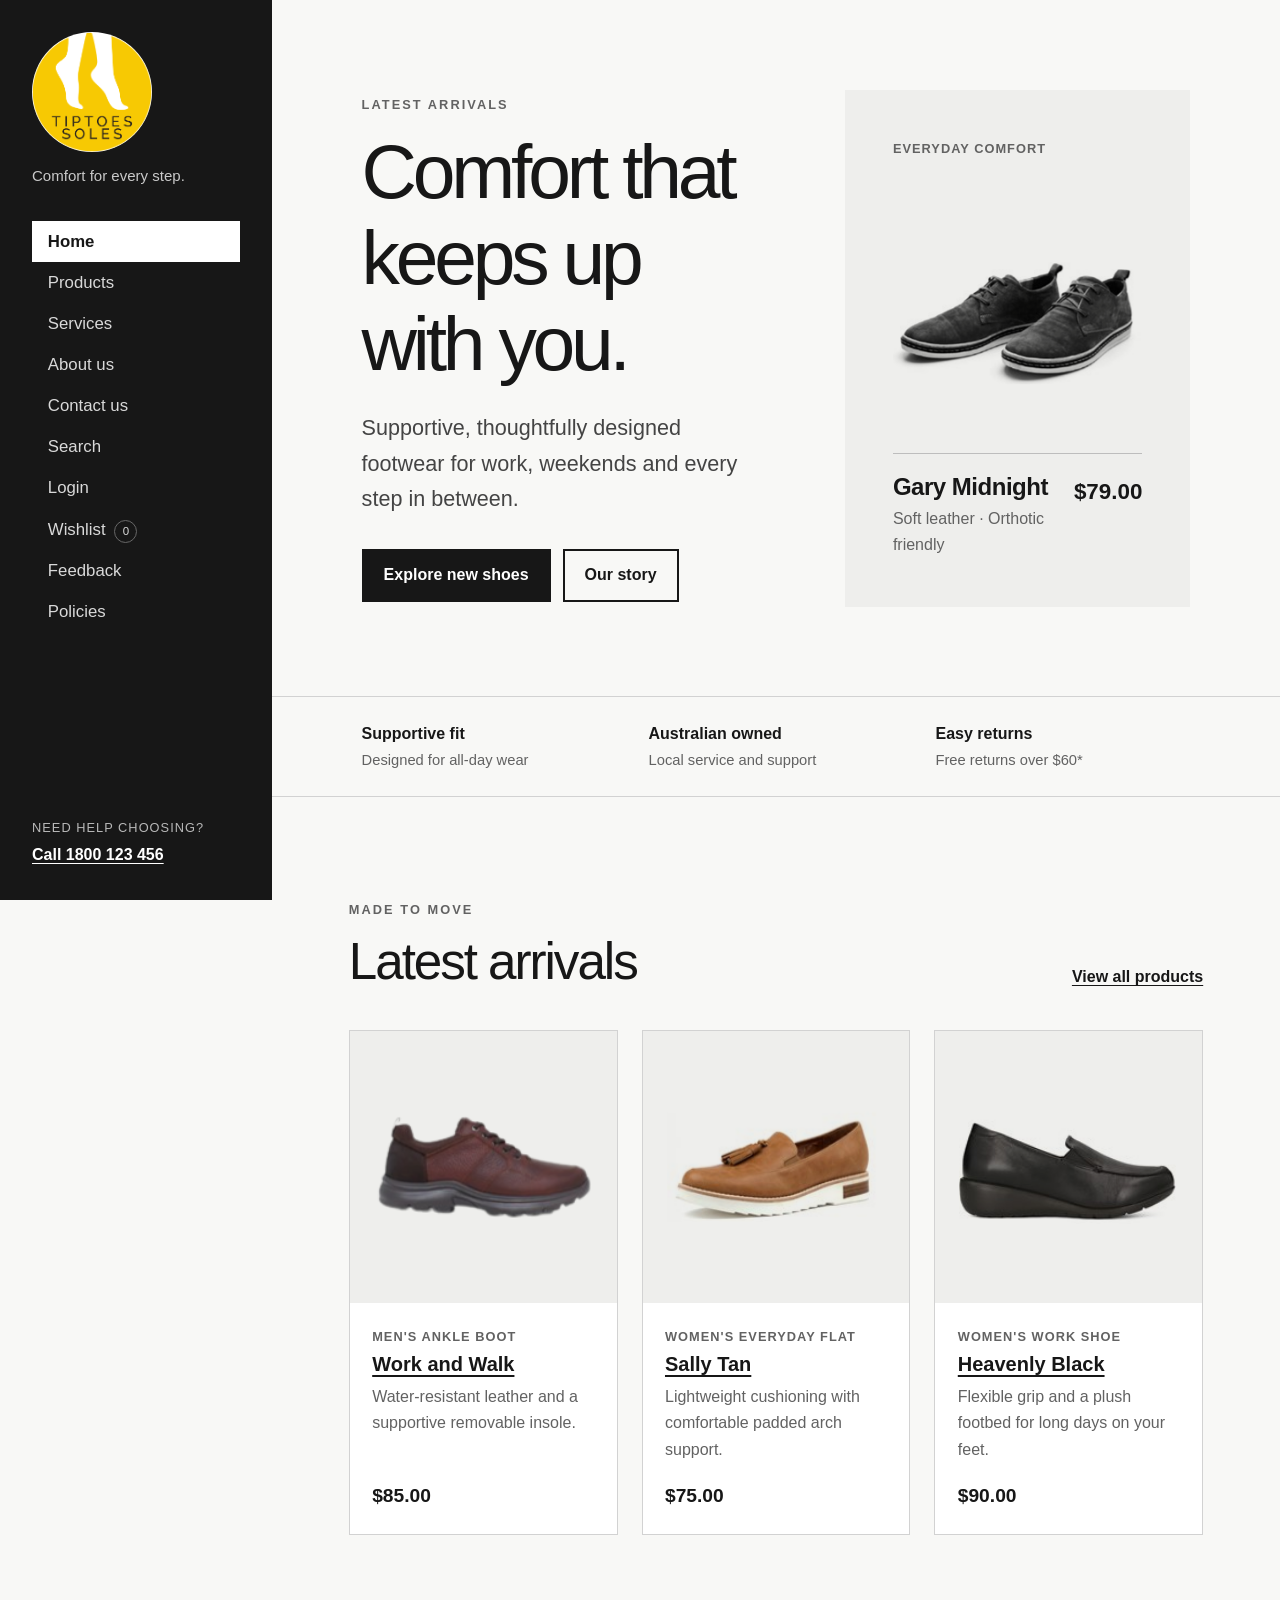
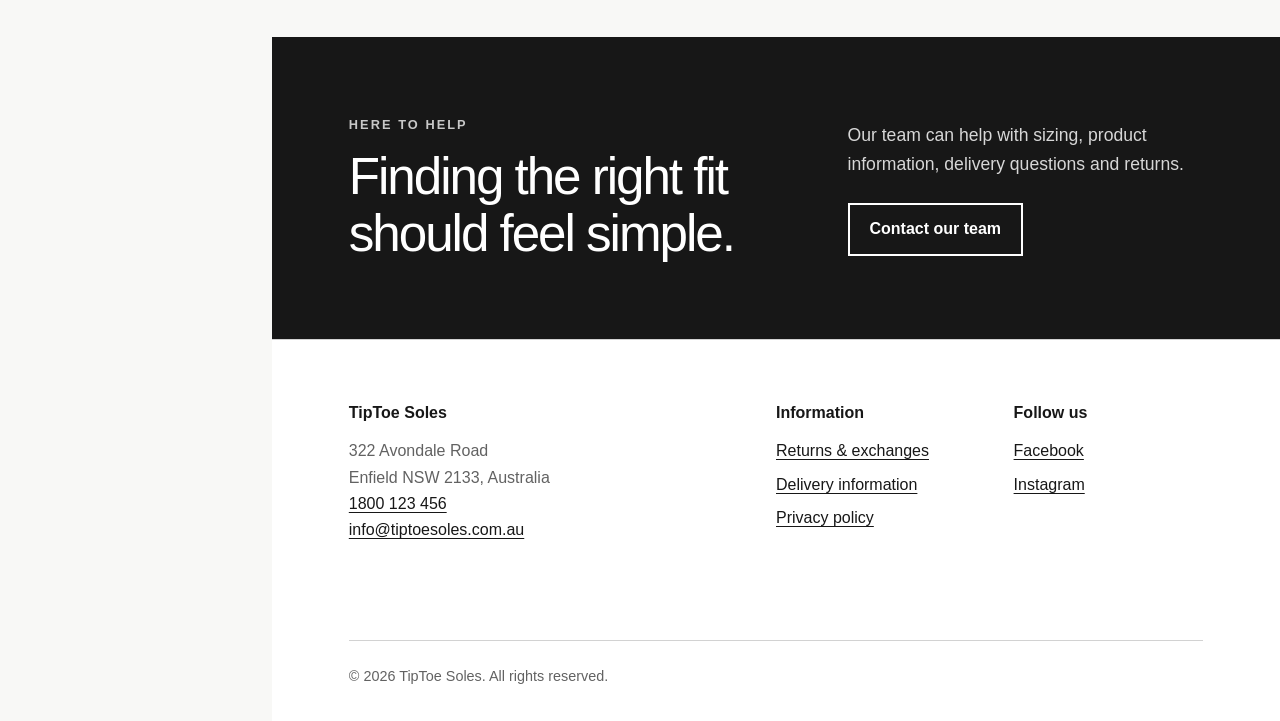
==== commit 6413eccf: "html" ====
--- a/index.html
+++ b/index.html
@@ -15,7 +15,7 @@
     <header class="site-header">
       <div class="header-top">
         <a class="brand" href="index.html" aria-label="TipToe Soles home">
-          <img src="images/TipToe Soles_Logo_colour.png" alt="TipToe Soles">
+          <img src="images/TipToe_Soles_Logo_colour.png" alt="TipToe Soles">
         </a>
         <p class="brand-line">Comfort for every step.</p>
         <button class="menu-toggle" type="button" aria-expanded="false" aria-controls="primary-menu" aria-label="Open menu">
@@ -55,15 +55,15 @@
             </div>
           </div>
 
-          <div class="hero-product" aria-label="Featured Gary Black comfort shoe">
+          <div class="hero-product" title="Featured Gary Midnight comfort shoe">
             <p class="product-label">Everyday comfort</p>
-            <img src="images/Gary Black.jpg" alt="Pair of Gary Black leather comfort shoes">
+            <img src="images/Gary_Black.jpg" alt="Pair of Gary Midnight leather comfort shoes">
             <div class="featured-details">
               <div>
-                <h2>Gary Black</h2>
+                <h2>Gary Midnight</h2>
                 <p>Soft leather · Orthotic friendly</p>
               </div>
-              <p class="price">$79</p>
+              <p class="price">$79.00</p>
             </div>
           </div>
         </section>
@@ -86,37 +86,37 @@
           <div class="product-grid">
             <article class="product-card">
               <a href="products.html" aria-label="View Work and Walk Chestnut shoe">
-                <img src="images/Work and Walk Chesnut.png" alt="Work and Walk Chestnut leather walking shoe">
+                <img src="images/Work_and_Walk_Chesnut.png" alt="Work and Walk Chestnut leather ankle boot">
               </a>
               <div class="product-card-content">
-                <p class="product-type">Men's walking shoe</p>
-                <h3><a href="products.html">Work &amp; Walk</a></h3>
+                <p class="product-type">Men's ankle boot</p>
+                <h3><a href="products.html">Work and Walk</a></h3>
                 <p>Water-resistant leather and a supportive removable insole.</p>
-                <p class="card-price">$85</p>
+                <p class="card-price">$85.00</p>
               </div>
             </article>
 
             <article class="product-card">
               <a href="products.html" aria-label="View Sally Tan shoe">
-                <img src="images/Sally Tan.jpg" alt="Sally Tan lightweight leather flat shoe">
+                <img src="images/Sally_Tan.jpg" alt="Sally Tan lightweight leather flat shoe">
               </a>
               <div class="product-card-content">
                 <p class="product-type">Women's everyday flat</p>
                 <h3><a href="products.html">Sally Tan</a></h3>
                 <p>Lightweight cushioning with comfortable padded arch support.</p>
-                <p class="card-price">$75</p>
+                <p class="card-price">$75.00</p>
               </div>
             </article>
 
             <article class="product-card">
               <a href="products.html" aria-label="View Heavenly Black shoe">
-                <img src="images/Heavenly Black.jpg" alt="Heavenly Black leather work shoe">
+                <img src="images/Heavenly_Black.jpg" alt="Heavenly Black leather work shoe">
               </a>
               <div class="product-card-content">
                 <p class="product-type">Women's work shoe</p>
                 <h3><a href="products.html">Heavenly Black</a></h3>
                 <p>Flexible grip and a plush footbed for long days on your feet.</p>
-                <p class="card-price">$90</p>
+                <p class="card-price">$90.00</p>
               </div>
             </article>
           </div>
--- a/styles.css
+++ b/styles.css
@@ -136,7 +136,7 @@
   width: 100%;
   height: auto;
   border-radius: 50%;
-  filter: grayscale(1) contrast(1.1);
+  /* filter: grayscale(1) contrast(1.1); */
 }
 
 .brand-line {
@@ -501,7 +501,7 @@
 }
 
 .page-hero {
-  padding: clamp(5rem, 11vw, 10rem) clamp(2rem, 8vw, 8rem);
+  padding: clamp(5rem, 11vw, 4rem) clamp(2rem, 8vw, 8rem);
   border-bottom: 1px solid var(--line);
   background: var(--mist);
 }
@@ -1504,3 +1504,14 @@
     transition: none;
   }
 }
+
+/* Full product information */
+.product-details { margin: 0 0 1.25rem; }
+.product-details summary { cursor: pointer; font-weight: 700; padding: .6rem 0; }
+.product-details h3 { font-size: 1rem; margin: 1rem 0 .5rem; }
+.product-details ul { padding-left: 1.25rem; }
+.product-details li { margin-bottom: .4rem; }
+.product-details dl { margin: 0; }
+.product-details dl > div { padding: .4rem 0; border-bottom: 1px solid #ddd; }
+.product-details dt { font-weight: 600; }
+.product-details dd { margin: 0; }
